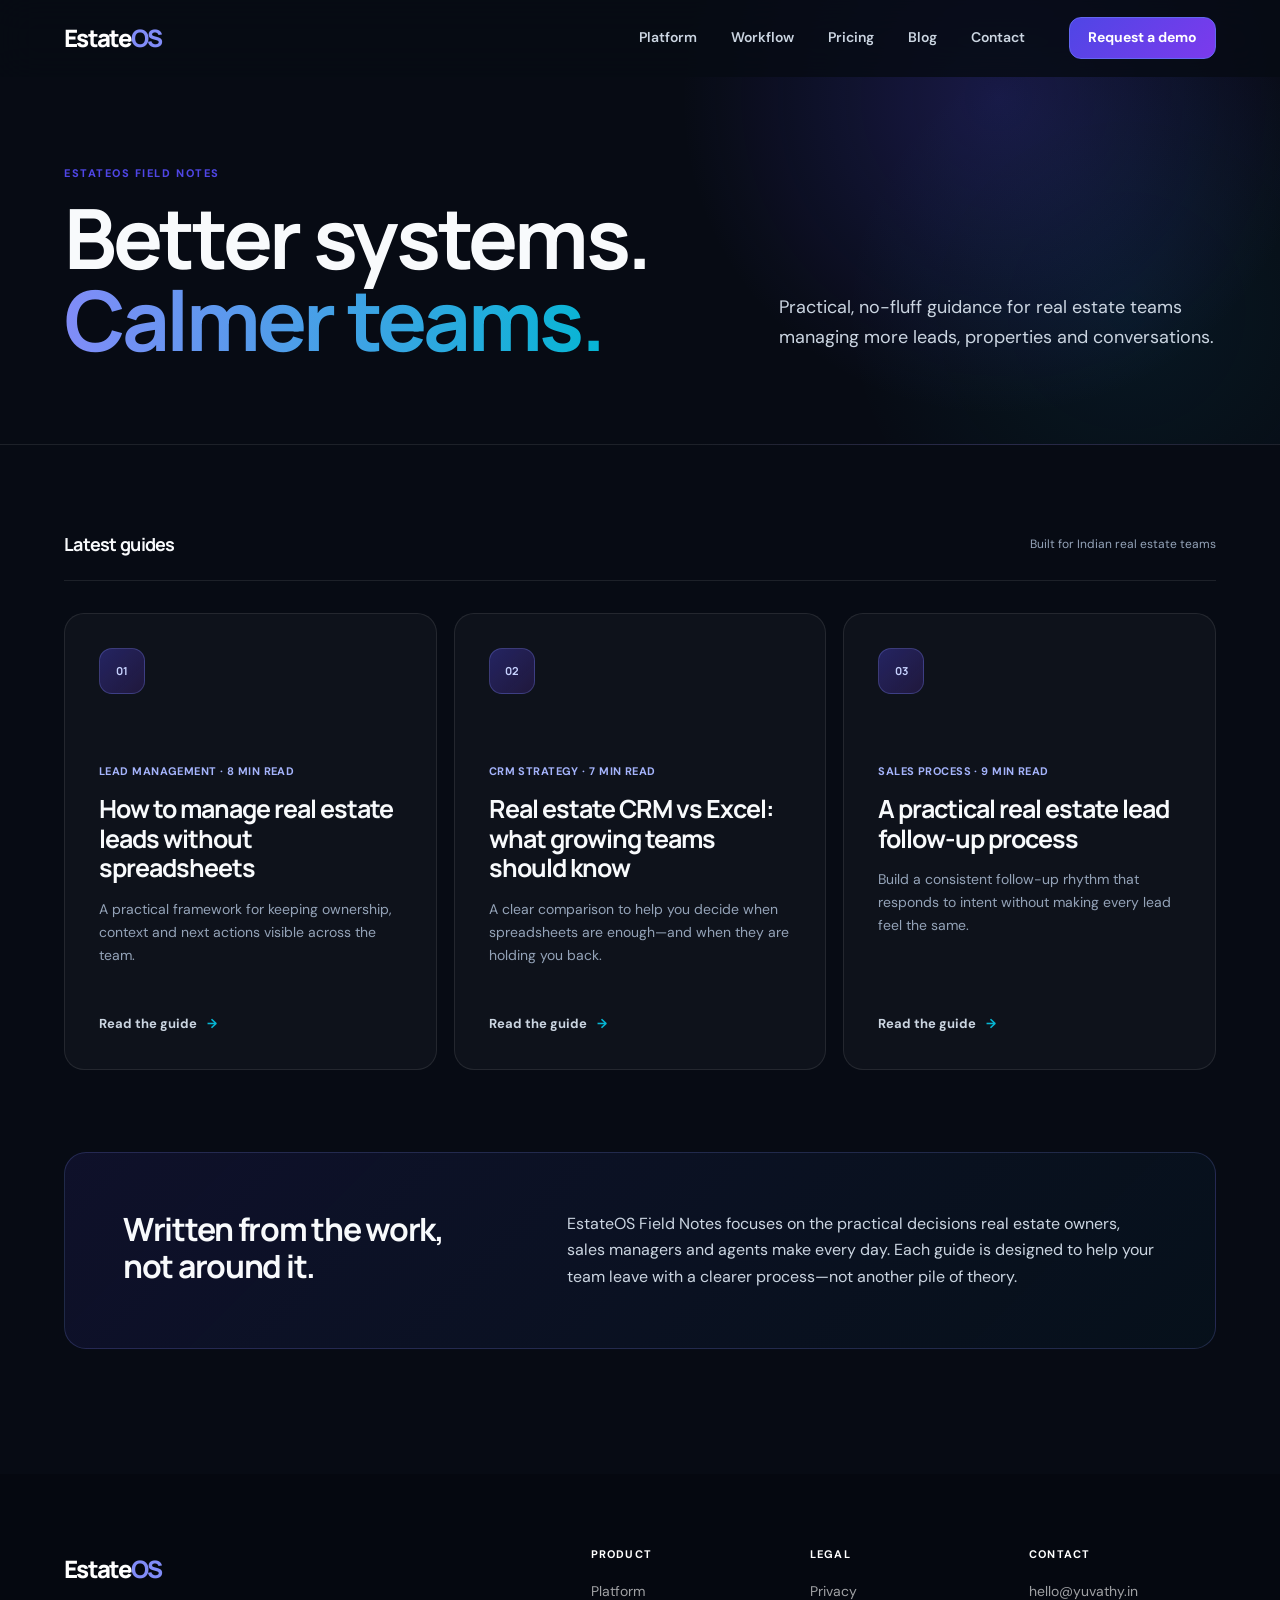
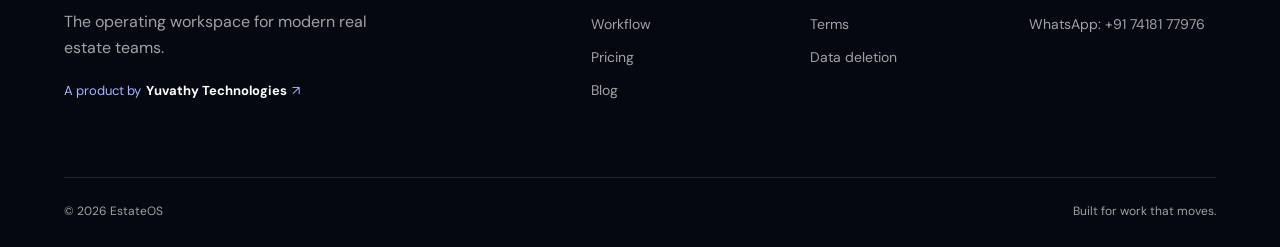
==== blog/index.html @ 0aa109a2 "Add SEO-focused EstateOS blog" ====
<!doctype html>
<html lang="en-IN">
<head>
    <meta charset="utf-8">
    <meta name="viewport" content="width=device-width, initial-scale=1">
    <title>Real Estate CRM &amp; Sales Guides | EstateOS Blog</title>
    <meta name="description" content="Practical guides for Indian real estate teams on lead management, follow-ups, property inventory and choosing the right CRM workflow.">
    <meta name="robots" content="index, follow, max-image-preview:large">
    <meta name="theme-color" content="#070b14">
    <link rel="canonical" href="https://estateos.yuvathy.in/blog/">
    <link rel="icon" href="/favicon.svg" type="image/svg+xml">
    <link rel="manifest" href="/site.webmanifest">
    <meta property="og:type" content="website">
    <meta property="og:site_name" content="EstateOS">
    <meta property="og:title" content="EstateOS Field Notes — Practical Real Estate Guides">
    <meta property="og:description" content="Useful ideas for managing real estate leads, follow-ups and property inventory as your team grows.">
    <meta property="og:url" content="https://estateos.yuvathy.in/blog/">
    <meta property="og:image" content="https://estateos.yuvathy.in/og.png">
    <meta property="og:image:width" content="1200">
    <meta property="og:image:height" content="630">
    <meta property="og:image:alt" content="EstateOS — Every property. Every lead. One place.">
    <meta name="twitter:card" content="summary_large_image">
    <meta name="twitter:title" content="EstateOS Field Notes — Practical Real Estate Guides">
    <meta name="twitter:description" content="Useful ideas for managing real estate leads, follow-ups and property inventory as your team grows.">
    <meta name="twitter:image" content="https://estateos.yuvathy.in/og.png">
    <link rel="stylesheet" href="/style.css">
    <link rel="stylesheet" href="/responsive.css">
    <link rel="preconnect" href="https://fonts.googleapis.com">
    <link rel="preconnect" href="https://fonts.gstatic.com" crossorigin>
    <link href="https://fonts.googleapis.com/css2?family=DM+Sans:wght@400;500;600;700&amp;family=Manrope:wght@500;600;700;800&amp;display=swap" rel="stylesheet">
    <script type="application/ld+json">
    {
        "@context": "https://schema.org",
        "@graph": [
            {
                "@type": "Blog",
                "@id": "https://estateos.yuvathy.in/blog/#blog",
                "url": "https://estateos.yuvathy.in/blog/",
                "name": "EstateOS Field Notes",
                "description": "Practical guides for Indian real estate teams on lead management, follow-ups, property inventory and CRM workflows.",
                "inLanguage": "en-IN",
                "publisher": {
                    "@type": "Organization",
                    "name": "Yuvathy Technologies",
                    "url": "https://yuvathy.in/"
                },
                "blogPost": [
                    {"@type": "BlogPosting", "headline": "How to Manage Real Estate Leads Without Spreadsheets", "url": "https://estateos.yuvathy.in/blog/manage-real-estate-leads-without-spreadsheets/", "datePublished": "2026-09-04"},
                    {"@type": "BlogPosting", "headline": "Real Estate CRM vs Excel: What Growing Teams Should Know", "url": "https://estateos.yuvathy.in/blog/real-estate-crm-vs-excel/", "datePublished": "2026-09-04"},
                    {"@type": "BlogPosting", "headline": "A Practical Real Estate Lead Follow-Up Process", "url": "https://estateos.yuvathy.in/blog/real-estate-lead-follow-up-process/", "datePublished": "2026-09-04"}
                ]
            },
            {
                "@type": "BreadcrumbList",
                "itemListElement": [
                    {"@type": "ListItem", "position": 1, "name": "Home", "item": "https://estateos.yuvathy.in/"},
                    {"@type": "ListItem", "position": 2, "name": "Blog", "item": "https://estateos.yuvathy.in/blog/"}
                ]
            }
        ]
    }
    </script>
</head>
<body class="blog-page">
    <a class="skip-link" href="#main">Skip to content</a>
    <header class="site-header" id="site-header">
        <div class="container nav-wrap">
            <a href="/" class="logo" aria-label="EstateOS home">Estate<span>OS</span></a>
            <nav class="main-nav" id="main-nav" aria-label="Primary navigation">
                <a href="/#platform">Platform</a>
                <a href="/#workflow">Workflow</a>
                <a href="/#pricing">Pricing</a>
                <a href="/blog/" aria-current="page">Blog</a>
                <a href="/#contact">Contact</a>
            </nav>
            <a href="/#contact" class="button button-small nav-cta">Request a demo</a>
            <button class="menu-button" id="menu-button" type="button" aria-controls="main-nav" aria-expanded="false"><span>Menu</span><i aria-hidden="true"></i></button>
        </div>
    </header>

    <main id="main">
        <header class="blog-hero">
            <div class="container blog-hero-grid">
                <div><p class="kicker">EstateOS field notes</p><h1>Better systems.<br><em>Calmer teams.</em></h1></div>
                <p class="blog-hero-intro">Practical, no-fluff guidance for real estate teams managing more leads, properties and conversations.</p>
            </div>
        </header>

        <section class="blog-listing" aria-labelledby="latest-guides">
            <div class="container">
                <div class="blog-listing-head"><h2 id="latest-guides">Latest guides</h2><span>Built for Indian real estate teams</span></div>
                <div class="blog-grid">
                    <article class="blog-card reveal">
                        <a href="/blog/manage-real-estate-leads-without-spreadsheets/">
                            <span class="blog-card-mark">01</span>
                            <p class="blog-card-meta">Lead management · 8 min read</p>
                            <h2>How to manage real estate leads without spreadsheets</h2>
                            <p>A practical framework for keeping ownership, context and next actions visible across the team.</p>
                            <span class="insight-link">Read the guide <i aria-hidden="true">&rarr;</i></span>
                        </a>
                    </article>
                    <article class="blog-card reveal">
                        <a href="/blog/real-estate-crm-vs-excel/">
                            <span class="blog-card-mark">02</span>
                            <p class="blog-card-meta">CRM strategy · 7 min read</p>
                            <h2>Real estate CRM vs Excel: what growing teams should know</h2>
                            <p>A clear comparison to help you decide when spreadsheets are enough—and when they are holding you back.</p>
                            <span class="insight-link">Read the guide <i aria-hidden="true">&rarr;</i></span>
                        </a>
                    </article>
                    <article class="blog-card reveal">
                        <a href="/blog/real-estate-lead-follow-up-process/">
                            <span class="blog-card-mark">03</span>
                            <p class="blog-card-meta">Sales process · 9 min read</p>
                            <h2>A practical real estate lead follow-up process</h2>
                            <p>Build a consistent follow-up rhythm that responds to intent without making every lead feel the same.</p>
                            <span class="insight-link">Read the guide <i aria-hidden="true">&rarr;</i></span>
                        </a>
                    </article>
                </div>
                <div class="blog-principle reveal">
                    <h2>Written from the work,<br>not around it.</h2>
                    <p>EstateOS Field Notes focuses on the practical decisions real estate owners, sales managers and agents make every day. Each guide is designed to help your team leave with a clearer process—not another pile of theory.</p>
                </div>
            </div>
        </section>
    </main>

    <footer class="site-footer">
        <div class="container footer-top">
            <div><a href="/" class="logo logo-light" aria-label="EstateOS home">Estate<span>OS</span></a><p>The operating workspace for modern real estate teams.</p><a class="footer-company" href="https://yuvathy.in/" target="_blank" rel="noopener noreferrer">A product by <strong>Yuvathy Technologies</strong> <span aria-hidden="true">&nearr;</span></a></div>
            <div class="footer-links">
                <div><h2>Product</h2><a href="/#platform">Platform</a><a href="/#workflow">Workflow</a><a href="/#pricing">Pricing</a><a href="/blog/">Blog</a></div>
                <div><h2>Legal</h2><a href="/privacy/">Privacy</a><a href="/terms/">Terms</a><a href="/data-deletion/">Data deletion</a></div>
                <div><h2>Contact</h2><a href="mailto:hello@yuvathy.in">hello@yuvathy.in</a><a href="https://wa.me/917418177976?text=Hi%20EstateOS%20team%2C%20I%27d%20like%20to%20know%20more%20about%20EstateOS." target="_blank" rel="noopener noreferrer">WhatsApp: +91 74181 77976</a></div>
            </div>
        </div>
        <div class="container footer-bottom"><span>&copy; <span id="year">2026</span> EstateOS</span><span>Built for work that moves.</span></div>
    </footer>
    <script src="/main.js" defer></script>
</body>
</html>
---- style.css ----
:root {
    --ink: #f8fafc;
    --ink-soft: #cbd5e1;
    --muted: #94a3b8;
    --green: #4f46e5;
    --green-deep: #3730a3;
    --gold: #06b6d4;
    --cream: #0b1020;
    --paper: #070b14;
    --line: rgba(255, 255, 255, .09);
    --white: #ffffff;
    --radius: 20px;
    --shadow: 0 34px 90px rgba(0, 0, 0, .35);
}

*, *::before, *::after { box-sizing: border-box; }
html { scroll-behavior: smooth; }
body { margin: 0; overflow-x: hidden; background: var(--paper); color: var(--ink); font-family: "DM Sans", sans-serif; font-size: 16px; line-height: 1.65; -webkit-font-smoothing: antialiased; }
body.menu-open { overflow: hidden; }
h1, h2, h3, p { margin-top: 0; }
h1, h2, h3, .logo { font-family: "Manrope", sans-serif; letter-spacing: -.04em; }
a { color: inherit; text-decoration: none; }
button { color: inherit; font: inherit; }
.container { width: min(90%, 1240px); margin-inline: auto; }
.skip-link { position: fixed; top: 12px; left: 12px; z-index: 100; padding: 10px 14px; border-radius: 8px; background: var(--ink); color: white; transform: translateY(-160%); }
.skip-link:focus { transform: translateY(0); }
:focus-visible { outline: 3px solid rgba(6, 182, 212, .42); outline-offset: 4px; }

.site-header { position: fixed; inset: 0 0 auto; z-index: 50; border-bottom: 1px solid transparent; background: rgba(7, 11, 20, .82); backdrop-filter: blur(18px); transition: border-color .25s, box-shadow .25s; }
.site-header.scrolled { border-color: var(--line); box-shadow: 0 12px 30px rgba(0, 0, 0, .18); }
.nav-wrap { height: 76px; display: flex; align-items: center; gap: 44px; }
.logo { color: white; font-size: 24px; font-weight: 800; letter-spacing: -.07em; }
.logo span { color: #818cf8; }
.main-nav { display: flex; align-items: center; gap: 34px; margin-left: auto; }
.main-nav a { position: relative; color: var(--ink-soft); font-size: 14px; font-weight: 600; }
.main-nav a::after { content: ""; position: absolute; right: 0; bottom: -7px; left: 0; height: 1px; background: var(--green); transform: scaleX(0); transform-origin: right; transition: transform .25s; }
.main-nav a:hover::after { transform: scaleX(1); transform-origin: left; }
.button { display: inline-flex; align-items: center; justify-content: center; gap: 14px; min-height: 50px; padding: 0 22px; border: 1px solid #6366f1; border-radius: 12px; background: linear-gradient(135deg, #4f46e5, #7c3aed); color: var(--white); font-size: 14px; font-weight: 700; box-shadow: 0 12px 32px rgba(79, 70, 229, .28); transition: background .25s, border-color .25s, transform .25s, box-shadow .25s; }
.button:hover { border-color: #818cf8; background: linear-gradient(135deg, #4338ca, #6d28d9); box-shadow: 0 16px 38px rgba(79, 70, 229, .36); transform: translateY(-2px); }
.button-small { min-height: 42px; padding-inline: 18px; box-shadow: none; }
.menu-button { display: none; align-items: center; gap: 10px; padding: 8px 0; border: 0; background: transparent; font-size: 13px; font-weight: 700; }
.menu-button i, .menu-button i::after { display: block; width: 16px; height: 1px; background: currentColor; transition: transform .25s; }
.menu-button i { position: relative; }
.menu-button i::after { content: ""; position: absolute; top: 5px; }
.menu-button[aria-expanded="true"] i { transform: rotate(45deg); }
.menu-button[aria-expanded="true"] i::after { top: 0; transform: rotate(-90deg); }

.hero { min-height: 800px; display: flex; align-items: center; padding: 148px 0 100px; background: radial-gradient(circle at 72% 30%, rgba(79,70,229,.25), transparent 30%), radial-gradient(circle at 92% 65%, rgba(6,182,212,.08), transparent 24%), linear-gradient(rgba(255,255,255,.025) 1px, transparent 1px), linear-gradient(90deg, rgba(255,255,255,.025) 1px, transparent 1px), var(--paper); background-size: auto, auto, 48px 48px, 48px 48px, auto; }
.hero-grid { display: grid; grid-template-columns: .92fr 1.08fr; align-items: center; gap: 74px; }
.hero h1 { max-width: 680px; margin-bottom: 28px; font-size: clamp(3.75rem, 6.1vw, 5.8rem); font-weight: 700; line-height: .99; }
.hero h1 em { background: linear-gradient(90deg, #818cf8, #06b6d4); -webkit-background-clip: text; background-clip: text; color: transparent; font-style: normal; }
.hero-intro { max-width: 590px; margin-bottom: 32px; color: var(--ink-soft); font-size: 18px; line-height: 1.7; }
.hero-actions { display: flex; align-items: center; gap: 24px; margin-bottom: 37px; }
.quiet-link { display: inline-flex; align-items: center; gap: 10px; padding: 10px 2px 7px; border-bottom: 1px solid rgba(203,213,225,.45); color: var(--ink-soft); font-size: 14px; font-weight: 700; transition: color .2s, border-color .2s; }
.quiet-link:hover { border-color: var(--gold); color: white; }
.trust-row { display: flex; flex-wrap: wrap; gap: 10px 21px; color: var(--muted); font-size: 12px; }
.trust-row span::before { content: "\2713"; margin-right: 7px; color: var(--gold); font-weight: 800; }

.product-window { position: relative; overflow: hidden; border: 1px solid rgba(129,140,248,.2); border-radius: 22px; background: #0f172a; box-shadow: var(--shadow); transform: perspective(1200px) rotateY(-2deg) rotateX(1deg); }
.product-window::after { content: ""; position: absolute; inset: 14px -18px -22px 18px; z-index: -1; border: 1px solid rgba(6,182,212,.24); border-radius: 22px; }
.window-top { height: 58px; display: flex; align-items: center; justify-content: space-between; padding: 0 20px; border-bottom: 1px solid var(--line); }
.window-brand { display: flex; align-items: center; gap: 9px; font-size: 13px; }
.brand-mark { width: 26px; height: 26px; display: grid; place-items: center; border-radius: 7px; background: linear-gradient(135deg, #4f46e5, #7c3aed); color: white; font: 800 12px/1 "Manrope", sans-serif; }
.window-tools { display: flex; gap: 7px; }
.window-tools span { width: 25px; height: 25px; border: 1px solid var(--line); border-radius: 50%; }
.window-shell { min-height: 430px; display: flex; }
.window-nav { width: 62px; display: flex; flex-direction: column; align-items: center; gap: 20px; padding: 27px 0; border-right: 1px solid var(--line); background: rgba(255,255,255,.02); }
.window-nav i { width: 20px; height: 5px; border-radius: 8px; background: rgba(203,213,225,.18); }
.window-nav i.active { height: 20px; background: #6366f1; }
.window-main { min-width: 0; flex: 1; padding: 28px; }
.window-heading { display: flex; align-items: flex-start; justify-content: space-between; margin-bottom: 25px; }
.window-heading small { color: var(--muted); font-size: 10px; }
.window-heading h2 { margin: 2px 0 0; font-size: 18px; }
.date-chip { padding: 6px 9px; border: 1px solid var(--line); border-radius: 7px; color: var(--muted); font-size: 9px; }
.metric-grid { display: grid; grid-template-columns: repeat(3, 1fr); gap: 10px; }
.metric-grid article { padding: 15px; border: 1px solid var(--line); border-radius: 12px; background: rgba(255,255,255,.035); }
.metric-grid article > span { display: block; margin-bottom: 8px; color: var(--muted); font-size: 9px; }
.metric-grid strong { display: block; font: 700 22px/1.1 "Manrope", sans-serif; }
.metric-grid small { color: var(--gold); font-size: 7px; }
.pipeline-card { margin-top: 15px; padding: 18px; border: 1px solid var(--line); border-radius: 12px; background: rgba(255,255,255,.02); }
.pipeline-head { display: flex; justify-content: space-between; font-size: 10px; }
.pipeline-head span { color: var(--gold); }
.pipeline-bars { height: 128px; display: flex; align-items: flex-end; gap: 14px; margin-top: 15px; padding: 0 8px; border-bottom: 1px solid var(--line); }
.pipeline-bars i { width: 25%; height: var(--bar); border-radius: 5px 5px 0 0; background: linear-gradient(180deg, #06b6d4, #4f46e5); }
.pipeline-labels { display: grid; grid-template-columns: repeat(4, 1fr); gap: 14px; padding: 8px 8px 0; color: var(--muted); font-size: 7px; text-align: center; }

.value-strip { padding: 34px 0; border-block: 1px solid var(--line); background: #0a0f1c; }
.value-grid { display: grid; grid-template-columns: 2.2fr repeat(4, .7fr); align-items: center; gap: 24px; }
.value-grid p { max-width: 380px; margin: 0; color: var(--muted); font-size: 14px; }
.value-grid div { display: flex; align-items: center; gap: 9px; font-size: 13px; font-weight: 700; }
.value-grid div span { color: var(--gold); font: 600 9px/1 "Manrope", sans-serif; }

.section { padding: 125px 0; }
.platform { background: var(--paper); }
.section-heading { display: grid; grid-template-columns: 1fr .8fr; align-items: end; gap: 70px; margin-bottom: 64px; }
.section-heading.compact { grid-template-columns: 1fr; }
.section-heading h2, .workflow-copy h2, .contact-card h2, .legal-hero h1 { margin: 0; font-size: clamp(2.8rem, 5vw, 4.7rem); font-weight: 700; line-height: 1.04; }
.section-heading > p { max-width: 500px; margin: 0 0 7px; color: var(--muted); font-size: 17px; }
.kicker { margin-bottom: 15px; color: var(--green); font-size: 11px; font-weight: 800; letter-spacing: .14em; text-transform: uppercase; }
.feature-grid { display: grid; grid-template-columns: repeat(2, 1fr); gap: 18px; }
.feature { position: relative; min-height: 390px; overflow: hidden; padding: 40px; border: 1px solid var(--line); border-radius: var(--radius); background: rgba(255,255,255,.035); }
.feature-wide { display: grid; grid-column: 1 / -1; grid-template-columns: .85fr 1.15fr; align-items: center; gap: 60px; min-height: 430px; background: linear-gradient(135deg, rgba(79,70,229,.11), rgba(6,182,212,.045)); }
.feature-number { display: block; margin-bottom: 62px; color: var(--gold); font: 700 11px/1 "Manrope", sans-serif; }
.feature h3 { max-width: 510px; margin-bottom: 15px; font-size: clamp(1.55rem, 2.4vw, 2.25rem); line-height: 1.15; }
.feature p { max-width: 500px; color: var(--muted); }
.feature-dark { border-color: rgba(129,140,248,.2); background: linear-gradient(145deg, #1e1b4b, #111827); color: white; }
.feature-dark p { color: rgba(255,255,255,.65); }
.inventory-preview { padding: 18px; border: 1px solid var(--line); border-radius: 16px; background: #0f172a; box-shadow: 0 20px 60px rgba(0,0,0,.3); }
.inventory-toolbar { display: flex; gap: 8px; margin-bottom: 14px; }
.inventory-toolbar i { width: 28px; height: 28px; border-radius: 7px; background: linear-gradient(135deg, #4f46e5, #7c3aed); }
.inventory-toolbar span { width: 70px; height: 28px; border-radius: 7px; background: rgba(255,255,255,.07); }
.property-row { display: grid; grid-template-columns: 1.5fr .6fr .5fr; align-items: center; gap: 8px; padding: 15px 12px; border-top: 1px solid var(--line); font-size: 10px; }
.property-row.active { border: 0; border-radius: 9px; background: rgba(99,102,241,.12); }
.property-row span { color: var(--muted); }
.property-row em { justify-self: end; padding: 4px 7px; border-radius: 20px; background: rgba(6,182,212,.12); color: #67e8f9; font-style: normal; font-weight: 700; }
.mini-pipeline { display: grid; grid-template-columns: repeat(4, 1fr); gap: 8px; margin-top: 38px; }
.mini-pipeline i { height: 78px; border-radius: 8px; background: rgba(99,102,241,.16); }
.mini-pipeline i:nth-child(2) { height: 105px; background: rgba(124,58,237,.28); }
.mini-pipeline i:nth-child(3) { height: 60px; background: rgba(6,182,212,.34); }
.mini-pipeline i:nth-child(4) { height: 92px; background: linear-gradient(180deg, #06b6d4, #4f46e5); }
.followup-card { position: absolute; right: 38px; bottom: 38px; left: 38px; display: grid; padding: 18px; border: 1px solid rgba(255,255,255,.13); border-radius: 12px; background: rgba(255,255,255,.07); }
.followup-card span, .followup-card small { color: rgba(255,255,255,.55); font-size: 10px; }
.followup-card strong { margin: 3px 0 6px; font-size: 14px; }
.team-stack { display: flex; margin-top: 42px; }
.team-stack i, .team-stack span { width: 48px; height: 48px; display: grid; place-items: center; margin-right: -9px; border: 3px solid #0b1020; border-radius: 50%; background: #312e81; color: white; font-size: 10px; font-style: normal; font-weight: 800; }
.team-stack i:nth-child(2) { background: #5b21b6; }.team-stack i:nth-child(3) { background: #0e7490; }.team-stack span { background: #4f46e5; color: white; }
.sparkline { height: 115px; display: flex; align-items: flex-end; gap: 9px; margin-top: 32px; padding: 0 10px 10px; border-bottom: 1px solid var(--line); }
.sparkline span { width: 16.66%; height: var(--h); border-radius: 6px 6px 0 0; background: rgba(99,102,241,.2); }
.sparkline span:nth-last-child(-n+2) { background: linear-gradient(180deg, #06b6d4, #4f46e5); }

.workflow { background: #0b1020; color: white; }
.workflow-grid { display: grid; grid-template-columns: .85fr 1.15fr; gap: 100px; }
.kicker-light { color: #67e8f9; }
.workflow-copy { position: sticky; top: 120px; align-self: start; }
.workflow-copy > p:not(.kicker) { max-width: 450px; margin: 28px 0; color: rgba(255,255,255,.6); font-size: 17px; }
.quiet-link-light { border-color: rgba(255,255,255,.35); color: white; }
.workflow-list { margin: 0; padding: 0; list-style: none; }
.workflow-list li { display: grid; grid-template-columns: 70px 1fr; gap: 24px; padding: 37px 0; border-top: 1px solid rgba(255,255,255,.14); }
.workflow-list li:last-child { border-bottom: 1px solid rgba(255,255,255,.14); }
.workflow-list > li > span { color: #67e8f9; font: 700 11px/1.5 "Manrope", sans-serif; }
.workflow-list h3 { margin-bottom: 8px; font-size: 26px; }
.workflow-list p { margin: 0; color: rgba(255,255,255,.58); }

.pricing { position: relative; background: #090e19; }
.pricing::before { content: ""; position: absolute; inset: 0; pointer-events: none; background: radial-gradient(circle at 50% 12%, rgba(79,70,229,.14), transparent 26%); }
.pricing > .container { position: relative; }
.pricing-grid { display: grid; grid-template-columns: repeat(3, minmax(0, 1fr)); align-items: stretch; gap: 16px; }
.pricing-card { position: relative; display: flex; flex-direction: column; min-width: 0; padding: 30px; border: 1px solid var(--line); border-radius: 20px; background: rgba(255,255,255,.03); overflow: hidden; }
.pricing-card-featured { border-color: rgba(129,140,248,.44); background: linear-gradient(180deg, rgba(79,70,229,.13), rgba(255,255,255,.035)); box-shadow: 0 25px 65px rgba(0,0,0,.25); }
.pricing-card-featured::before { content: ""; position: absolute; inset: 0 0 auto; height: 3px; background: linear-gradient(90deg, #4f46e5, #7c3aed, #06b6d4); }
.plan-topline { display: flex; align-items: center; justify-content: space-between; gap: 15px; margin-bottom: 32px; }
.plan-icon { width: 43px; height: 43px; display: grid; place-items: center; border-radius: 12px; background: linear-gradient(135deg, #4f46e5, #7c3aed); color: white; font: 800 12px/1 "Manrope", sans-serif; box-shadow: 0 12px 28px rgba(79,70,229,.25); }
.plan-status { padding: 6px 9px; border: 1px solid rgba(103,232,249,.18); border-radius: 999px; background: rgba(6,182,212,.08); color: #a5f3fc; font-size: 9px; font-weight: 800; letter-spacing: .06em; text-transform: uppercase; }
.pricing-card h3 { margin-bottom: 11px; font-size: 28px; }
.plan-description { min-height: 82px; margin-bottom: 26px; color: var(--muted); font-size: 14px; }
.plan-price { min-height: 96px; display: flex; flex-direction: column; justify-content: flex-start; padding-bottom: 22px; border-bottom: 1px solid var(--line); }
.plan-price strong { font: 750 clamp(2.1rem, 3vw, 3rem)/1.05 "Manrope", sans-serif; letter-spacing: -.055em; }
.plan-price strong small { font-size: .72em; }
.plan-price span { margin-top: 7px; color: var(--muted); font-size: 11px; }
.plan-summary { display: grid; gap: 8px; margin: 20px 0; }
.plan-summary span { position: relative; padding-left: 16px; color: var(--ink-soft); font-size: 11px; }
.plan-summary span::before { content: ""; position: absolute; top: .68em; left: 0; width: 5px; height: 5px; border-radius: 50%; background: #06b6d4; box-shadow: 0 0 0 3px rgba(6,182,212,.09); }
.plan-includes { margin: 5px 0 28px; }
.plan-includes > span { display: block; margin-bottom: 13px; color: white; font-size: 10px; font-weight: 800; letter-spacing: .08em; text-transform: uppercase; }
.plan-includes ul { display: grid; gap: 10px; margin: 0; padding: 0; list-style: none; }
.plan-includes li { position: relative; padding-left: 23px; color: var(--ink-soft); font-size: 13px; }
.plan-includes li::before { content: "\2713"; position: absolute; left: 0; color: #818cf8; font-weight: 800; }
.pricing-button { display: inline-flex; align-items: center; justify-content: center; gap: 12px; min-height: 50px; margin-top: auto; padding: 0 20px; border: 1px solid rgba(129,140,248,.35); border-radius: 12px; background: rgba(99,102,241,.07); color: #e0e7ff; font-size: 13px; font-weight: 700; transition: border-color .2s, background .2s, transform .2s; }
.pricing-button:hover { border-color: #818cf8; background: rgba(99,102,241,.14); transform: translateY(-2px); }
.pricing-card .button { width: 100%; margin-top: auto; }
.pricing-footnote { max-width: 760px; margin: 25px auto 0; color: var(--muted); font-size: 11px; text-align: center; }

.principles { background: var(--paper); }
.principle-grid { display: grid; grid-template-columns: repeat(3, 1fr); border-block: 1px solid var(--line); }
.principle-grid article { min-height: 280px; padding: 38px 36px; border-right: 1px solid var(--line); }
.principle-grid article:first-child { padding-left: 0; }.principle-grid article:last-child { border-right: 0; }
.line-icon { color: var(--gold); font: 700 11px/1 "Manrope", sans-serif; }
.principle-grid h3 { margin: 65px 0 12px; font-size: 21px; }
.principle-grid p { color: var(--muted); font-size: 14px; }

.insights { border-top: 1px solid var(--line); background: radial-gradient(circle at 12% 12%, rgba(79,70,229,.11), transparent 28%), #090e19; }
.insights .section-heading > div:last-child { display: grid; justify-items: start; gap: 16px; }
.insights .section-heading > div:last-child p { margin: 0; color: var(--muted); font-size: 17px; }
.insight-grid { display: grid; grid-template-columns: repeat(3, minmax(0, 1fr)); gap: 16px; }
.insight-card { min-width: 0; border: 1px solid var(--line); border-radius: var(--radius); background: rgba(255,255,255,.03); transition: border-color .25s, background .25s, transform .25s; }
.insight-card:hover { border-color: rgba(129,140,248,.42); background: rgba(99,102,241,.07); transform: translateY(-4px); }
.insight-card > a { min-height: 385px; display: flex; flex-direction: column; padding: 34px; }
.insight-number { align-self: flex-start; padding: 8px 10px; border: 1px solid rgba(103,232,249,.18); border-radius: 8px; color: #67e8f9; font: 700 10px/1 "Manrope", sans-serif; }
.insight-topic { margin: 58px 0 13px; color: #a5b4fc; font-size: 11px; font-weight: 700; letter-spacing: .04em; text-transform: uppercase; }
.insight-card h3 { margin-bottom: 14px; font-size: 23px; line-height: 1.2; }
.insight-card h3 + p { color: var(--muted); font-size: 14px; }
.insight-link { display: inline-flex; align-items: center; gap: 10px; margin-top: auto; color: var(--ink-soft); font-size: 13px; font-weight: 700; }
.insight-link i { color: var(--gold); font-style: normal; transition: transform .2s; }
.insight-card:hover .insight-link i { transform: translateX(4px); }

.contact { padding: 22px 0 110px; background: var(--paper); }
.contact-card { display: grid; grid-template-columns: .82fr 1.18fr; align-items: center; gap: 72px; padding: 70px; border: 1px solid rgba(129,140,248,.22); border-radius: 24px; background: radial-gradient(circle at 90% 15%, rgba(6,182,212,.18), transparent 26%), linear-gradient(135deg, #312e81, #1e1b4b 55%, #0f172a); color: white; box-shadow: 0 34px 80px rgba(0,0,0,.35); }
.contact-intro > p:not(.kicker) { max-width: 470px; margin: 26px 0 30px; color: rgba(255,255,255,.7); font-size: 16px; }
.contact-channels { display: grid; gap: 10px; }
.contact-channel { display: grid; gap: 2px; padding: 14px 16px; border: 1px solid rgba(255,255,255,.13); border-radius: 11px; background: rgba(255,255,255,.055); transition: border-color .2s, background .2s, transform .2s; }
.contact-channel:hover { border-color: rgba(103,232,249,.48); background: rgba(255,255,255,.09); transform: translateY(-1px); }
.contact-channel span { color: rgba(255,255,255,.55); font-size: 10px; font-weight: 700; letter-spacing: .08em; text-transform: uppercase; }
.contact-channel strong { font-size: 14px; }
.demo-form { display: grid; grid-template-columns: repeat(2, minmax(0, 1fr)); gap: 17px; padding: 30px; border: 1px solid rgba(255,255,255,.14); border-radius: 18px; background: rgba(7,11,20,.78); box-shadow: 0 22px 55px rgba(0,0,0,.24); }
.form-heading, .form-field-full, .form-submit, .form-privacy, .form-status { grid-column: 1 / -1; }
.form-heading { margin-bottom: 2px; }
.form-heading span { display: block; margin-bottom: 3px; font: 700 22px/1.2 "Manrope", sans-serif; letter-spacing: -.035em; }
.form-heading p { margin: 0; color: rgba(255,255,255,.54); font-size: 12px; }
.form-field { display: grid; gap: 7px; }
.form-field label { color: rgba(255,255,255,.78); font-size: 11px; font-weight: 700; }
.form-field input { width: 100%; min-height: 48px; padding: 0 14px; border: 1px solid rgba(255,255,255,.14); border-radius: 10px; background: rgba(255,255,255,.055); color: white; font: 500 14px/1 "DM Sans", sans-serif; outline: none; transition: border-color .2s, box-shadow .2s, background .2s; }
.form-field input::placeholder { color: rgba(203,213,225,.42); }
.form-field input:hover { background: rgba(255,255,255,.075); }
.form-field input:focus { border-color: #818cf8; box-shadow: 0 0 0 3px rgba(99,102,241,.18); background: rgba(255,255,255,.08); }
.form-field input:user-invalid { border-color: rgba(248,113,113,.75); }
.form-submit { width: 100%; margin-top: 2px; cursor: pointer; }
.form-privacy { margin: -4px 0 0; color: rgba(255,255,255,.48); font-size: 10px; line-height: 1.55; text-align: center; }
.form-privacy a { color: rgba(255,255,255,.78); text-decoration: underline; text-underline-offset: 2px; }
.form-status { min-height: 0; margin: -8px 0 0; color: #67e8f9; font-size: 11px; text-align: center; }
.button-light { border-color: white; background: white; color: #312e81; box-shadow: none; }
.button-light:hover { border-color: #e0e7ff; background: #e0e7ff; color: #312e81; }

.site-footer { padding: 75px 0 25px; background: #050810; color: rgba(255,255,255,.62); }
.footer-top { display: grid; grid-template-columns: 1fr 1.4fr; gap: 80px; padding-bottom: 65px; }
.logo-light { color: white; }
.footer-top > div:first-child p { max-width: 310px; margin-top: 20px; }
.footer-company { display: inline-flex; align-items: center; gap: 5px; color: #a5b4fc; font-size: 13px; transition: color .2s; }
.footer-company strong { color: white; font-weight: 700; }
.footer-company:hover { color: #67e8f9; }
.footer-links { display: grid; grid-template-columns: repeat(3, 1fr); gap: 32px; }
.footer-links h2 { margin-bottom: 20px; color: white; font: 700 11px/1 "DM Sans", sans-serif; letter-spacing: .11em; text-transform: uppercase; }
.footer-links a { display: block; margin-bottom: 10px; font-size: 14px; transition: color .2s; }
.footer-links a:hover { color: white; }
.footer-bottom { display: flex; justify-content: space-between; padding-top: 24px; border-top: 1px solid rgba(255,255,255,.12); font-size: 12px; }
.footer-bottom a { color: rgba(255,255,255,.82); transition: color .2s; }
.footer-bottom a:hover { color: #67e8f9; }

.reveal { opacity: 0; transform: translateY(18px); transition: opacity .65s ease, transform .65s ease; }
.reveal.is-visible { opacity: 1; transform: none; }
@media (prefers-reduced-motion: reduce) { html { scroll-behavior: auto; }.reveal { opacity: 1; transform: none; transition: none; }* { animation: none !important; transition-duration: .01ms !important; } }

/* Legal pages */
.legal-page { background: var(--paper); }
.legal-hero { padding: 165px 0 70px; border-bottom: 1px solid var(--line); background: radial-gradient(circle at 80% 20%, rgba(79,70,229,.2), transparent 28%), linear-gradient(180deg, var(--paper), var(--cream)); }
.legal-hero .container { max-width: 900px; }
.legal-hero h1 { margin-bottom: 20px; }
.legal-hero p { max-width: 700px; margin-bottom: 0; color: var(--muted); font-size: 18px; }
.legal-meta { display: flex; gap: 18px; margin-top: 25px; color: var(--ink-soft); font-size: 12px; }
.legal-layout { width: min(90%, 1100px); display: grid; grid-template-columns: 240px minmax(0, 740px); gap: 85px; margin: 0 auto; padding: 75px 0 120px; }
.legal-toc { position: sticky; top: 110px; align-self: start; padding-left: 18px; border-left: 1px solid var(--line); }
.legal-toc strong { display: block; margin-bottom: 14px; font-size: 11px; letter-spacing: .1em; text-transform: uppercase; }
.legal-toc a { display: block; margin: 8px 0; color: var(--muted); font-size: 13px; }
.legal-toc a:hover { color: var(--green); }
.legal-content section { margin-bottom: 52px; scroll-margin-top: 110px; }
.legal-content h2 { margin-bottom: 15px; font-size: 25px; line-height: 1.25; }
.legal-content h3 { margin: 26px 0 10px; font-size: 18px; }
.legal-content p, .legal-content li { color: var(--ink-soft); }
.legal-content ul, .legal-content ol { padding-left: 22px; }
.legal-content li { margin-bottom: 9px; }
.legal-content a { color: var(--green); text-decoration: underline; text-underline-offset: 3px; }
.legal-note { padding: 20px 22px; border-left: 3px solid var(--gold); background: rgba(99,102,241,.1); }
.deletion-steps { padding: 0 !important; list-style: none; counter-reset: steps; }
.deletion-steps li { position: relative; margin-bottom: 14px; padding: 20px 22px 20px 65px; border: 1px solid var(--line); border-radius: 12px; background: rgba(255,255,255,.035); counter-increment: steps; }
.deletion-steps li::before { content: counter(steps, decimal-leading-zero); position: absolute; top: 24px; left: 22px; color: var(--gold); font: 700 11px/1 "Manrope", sans-serif; }

/* Editorial pages */
.blog-page { background: var(--paper); }
.blog-hero { padding: 164px 0 84px; border-bottom: 1px solid var(--line); background: radial-gradient(circle at 78% 22%, rgba(79,70,229,.24), transparent 30%), radial-gradient(circle at 88% 70%, rgba(6,182,212,.08), transparent 24%), var(--paper); }
.blog-hero-grid { display: grid; grid-template-columns: 1fr .7fr; align-items: end; gap: 90px; }
.blog-hero h1 { max-width: 800px; margin: 0; font-size: clamp(3.4rem, 6.5vw, 6.4rem); font-weight: 700; line-height: .98; }
.blog-hero h1 em { background: linear-gradient(90deg, #818cf8, #06b6d4); -webkit-background-clip: text; background-clip: text; color: transparent; font-style: normal; }
.blog-hero-intro { margin: 0 0 8px; color: var(--ink-soft); font-size: 18px; }
.blog-listing { padding: 85px 0 125px; }
.blog-listing-head { display: flex; align-items: center; justify-content: space-between; gap: 25px; margin-bottom: 32px; padding-bottom: 20px; border-bottom: 1px solid var(--line); }
.blog-listing-head h2 { margin: 0; font-size: 18px; }
.blog-listing-head span { color: var(--muted); font-size: 12px; }
.blog-grid { display: grid; grid-template-columns: repeat(3, minmax(0, 1fr)); gap: 17px; }
.blog-card { min-width: 0; border: 1px solid var(--line); border-radius: var(--radius); background: rgba(255,255,255,.03); transition: transform .25s, border-color .25s, background .25s; }
.blog-card:hover { border-color: rgba(129,140,248,.43); background: rgba(99,102,241,.07); transform: translateY(-4px); }
.blog-card a { min-height: 455px; display: flex; flex-direction: column; padding: 34px; }
.blog-card-mark { width: 46px; height: 46px; display: grid; place-items: center; border: 1px solid rgba(129,140,248,.28); border-radius: 13px; background: linear-gradient(135deg, rgba(79,70,229,.35), rgba(124,58,237,.16)); color: #c7d2fe; font: 700 11px/1 "Manrope", sans-serif; }
.blog-card-meta { margin: 68px 0 14px; color: #a5b4fc; font-size: 11px; font-weight: 700; letter-spacing: .04em; text-transform: uppercase; }
.blog-card h2 { margin-bottom: 15px; font-size: 25px; line-height: 1.18; }
.blog-card h2 + p { color: var(--muted); font-size: 14px; }
.blog-card .insight-link { margin-top: auto; }
.blog-principle { display: grid; grid-template-columns: .75fr 1.25fr; gap: 90px; margin-top: 82px; padding: 58px; border: 1px solid rgba(129,140,248,.2); border-radius: 22px; background: linear-gradient(135deg, rgba(79,70,229,.11), rgba(6,182,212,.035)); }
.blog-principle h2 { margin: 0; font-size: 32px; line-height: 1.15; }
.blog-principle p { max-width: 650px; margin: 0; color: var(--ink-soft); font-size: 16px; }

.article-page { background: var(--paper); }
.article-hero { padding: 138px 0 72px; border-bottom: 1px solid var(--line); background: radial-gradient(circle at 78% 15%, rgba(79,70,229,.2), transparent 28%), var(--paper); }
.article-hero .container { max-width: 980px; }
.breadcrumbs { display: flex; flex-wrap: wrap; align-items: center; gap: 9px; margin-bottom: 43px; color: var(--muted); font-size: 12px; }
.breadcrumbs a { transition: color .2s; }
.breadcrumbs a:hover { color: white; }
.breadcrumbs span[aria-hidden="true"] { color: #475569; }
.article-hero h1 { max-width: 920px; margin: 0 0 24px; font-size: clamp(3rem, 6vw, 5.6rem); font-weight: 700; line-height: 1.02; }
.article-dek { max-width: 790px; margin-bottom: 29px; color: var(--ink-soft); font-size: 19px; line-height: 1.65; }
.article-meta { display: flex; flex-wrap: wrap; gap: 10px 20px; color: var(--muted); font-size: 12px; }
.article-meta strong { color: #c7d2fe; font-weight: 700; }
.article-shell { width: min(90%, 1120px); display: grid; grid-template-columns: 230px minmax(0, 740px); gap: 80px; margin: 0 auto; padding: 75px 0 115px; }
.article-toc { position: sticky; top: 110px; align-self: start; padding-left: 18px; border-left: 1px solid var(--line); }
.article-toc strong { display: block; margin-bottom: 15px; color: var(--ink); font-size: 11px; letter-spacing: .1em; text-transform: uppercase; }
.article-toc a { display: block; margin: 9px 0; color: var(--muted); font-size: 12px; line-height: 1.45; transition: color .2s; }
.article-toc a:hover { color: #a5b4fc; }
.article-body { min-width: 0; font-size: 17px; line-height: 1.82; }
.article-body > p:first-child { color: var(--ink); font-size: 21px; line-height: 1.65; }
.article-body h2 { margin: 58px 0 18px; scroll-margin-top: 110px; font-size: 30px; line-height: 1.25; }
.article-body h3 { margin: 34px 0 12px; font-size: 21px; line-height: 1.3; }
.article-body p, .article-body li { color: var(--ink-soft); }
.article-body ul, .article-body ol { padding-left: 24px; }
.article-body li { margin-bottom: 12px; }
.article-body a { color: #a5b4fc; text-decoration: underline; text-decoration-color: rgba(165,180,252,.45); text-underline-offset: 4px; }
.article-callout { margin: 36px 0; padding: 25px 27px; border-left: 3px solid var(--gold); border-radius: 0 12px 12px 0; background: rgba(6,182,212,.065); }
.article-callout strong { display: block; margin-bottom: 7px; color: white; }
.article-callout p { margin: 0; }
.article-checklist { display: grid; gap: 11px; margin: 26px 0 38px !important; padding: 0 !important; list-style: none; }
.article-checklist li { position: relative; margin: 0; padding: 15px 18px 15px 46px; border: 1px solid var(--line); border-radius: 11px; background: rgba(255,255,255,.025); }
.article-checklist li::before { content: "\2713"; position: absolute; top: 15px; left: 18px; color: #67e8f9; font-weight: 800; }
.article-table-wrap { margin: 30px 0 42px; overflow-x: auto; border: 1px solid var(--line); border-radius: 13px; }
.article-table { width: 100%; border-collapse: collapse; font-size: 14px; }
.article-table th, .article-table td { padding: 15px 17px; border-bottom: 1px solid var(--line); text-align: left; vertical-align: top; }
.article-table tr:last-child td { border-bottom: 0; }
.article-table th { background: rgba(99,102,241,.11); color: white; font-size: 11px; letter-spacing: .06em; text-transform: uppercase; }
.article-table td { color: var(--ink-soft); }
.article-cta { margin-top: 68px; padding: 38px; border: 1px solid rgba(129,140,248,.25); border-radius: 18px; background: linear-gradient(135deg, rgba(79,70,229,.2), rgba(6,182,212,.06)); }
.article-cta h2 { margin: 0 0 12px; font-size: 28px; }
.article-cta p { margin-bottom: 23px; }
.article-related { padding: 78px 0 105px; border-top: 1px solid var(--line); background: #090e19; }
.article-related-head { display: flex; align-items: end; justify-content: space-between; gap: 30px; margin-bottom: 31px; }
.article-related-head h2 { margin: 0; font-size: 32px; }
.article-related-grid { display: grid; grid-template-columns: repeat(2, minmax(0, 1fr)); gap: 16px; }
.related-card { min-width: 0; padding: 28px; border: 1px solid var(--line); border-radius: 16px; background: rgba(255,255,255,.025); transition: border-color .2s, transform .2s; }
.related-card:hover { border-color: rgba(129,140,248,.4); transform: translateY(-3px); }
.related-card span { display: block; margin-bottom: 17px; color: #a5b4fc; font-size: 10px; font-weight: 700; letter-spacing: .06em; text-transform: uppercase; }
.related-card h3 { margin: 0; font-size: 21px; line-height: 1.3; }
---- responsive.css ----
@media (max-width: 1100px) {
    .hero { min-height: auto; }
    .hero-grid { grid-template-columns: 1fr; gap: 60px; }
    .hero-copy { max-width: 760px; }
    .product-window { max-width: 780px; transform: none; }
    .value-grid { grid-template-columns: 1.7fr repeat(4, .7fr); }
    .feature-wide { gap: 36px; }
    .workflow-grid { gap: 65px; }
    .pricing-grid { gap: 12px; }
    .pricing-card { padding: 24px; }
    .insight-card > a, .blog-card a { padding: 28px; }
}

@media (max-width: 860px) {
    .nav-wrap { height: 68px; }
    .nav-cta { margin-left: auto; }
    .main-nav { position: fixed; inset: 68px 0 auto; display: grid; gap: 0; margin: 0; padding: 18px 5% 28px; border-bottom: 1px solid var(--line); background: var(--paper); box-shadow: 0 25px 50px rgba(0,0,0,.35); opacity: 0; pointer-events: none; transform: translateY(-14px); transition: opacity .25s, transform .25s; }
    .main-nav.open { opacity: 1; pointer-events: auto; transform: none; }
    .main-nav a { padding: 13px 0; border-bottom: 1px solid var(--line); font-size: 15px; }
    .menu-button { display: flex; }
    .hero { padding: 125px 0 78px; }
    .value-grid { grid-template-columns: repeat(4, 1fr); }
    .value-grid p { grid-column: 1 / -1; }
    .section { padding: 95px 0; }
    .section-heading { grid-template-columns: 1fr; gap: 24px; }
    .section-heading > p { max-width: 620px; }
    .feature-wide { grid-template-columns: 1fr; }
    .workflow-grid { grid-template-columns: 1fr; }
    .workflow-copy { position: static; }
    .principle-grid { grid-template-columns: 1fr; }
    .principle-grid article, .principle-grid article:first-child { min-height: auto; padding: 32px 0; border-right: 0; border-bottom: 1px solid var(--line); }
    .principle-grid article:last-child { border-bottom: 0; }
    .principle-grid h3 { margin-top: 28px; }
    .pricing-grid { grid-template-columns: 1fr; gap: 16px; }
    .pricing-card { width: min(100%, 650px); margin-inline: auto; padding: 32px; }
    .plan-description, .plan-price { min-height: 0; }
    .contact-card { grid-template-columns: 1fr; gap: 42px; padding: 58px; }
    .contact-intro > p:not(.kicker) { max-width: 620px; }
    .contact-channels { grid-template-columns: repeat(2, minmax(0, 1fr)); }
    .footer-top { grid-template-columns: 1fr; gap: 55px; }
    .legal-layout { grid-template-columns: 1fr; gap: 42px; }
    .legal-toc { position: static; columns: 2; }
    .legal-toc strong { column-span: all; }
    .insight-grid, .blog-grid { grid-template-columns: 1fr; }
    .insight-card > a, .blog-card a { min-height: 330px; }
    .insight-topic, .blog-card-meta { margin-top: 42px; }
    .blog-hero-grid { grid-template-columns: 1fr; gap: 28px; }
    .blog-principle { grid-template-columns: 1fr; gap: 24px; padding: 42px; }
    .article-shell { grid-template-columns: 1fr; gap: 42px; }
    .article-toc { position: static; columns: 2; }
    .article-toc strong { column-span: all; }
}

@media (max-width: 650px) {
    .container { width: min(90%, 560px); }
    .nav-cta { display: none; }
    .menu-button { margin-left: auto; }
    .hero h1 { font-size: clamp(3rem, 14vw, 4.5rem); }
    .hero-intro { font-size: 16px; }
    .hero-actions { align-items: flex-start; }
    .trust-row { display: grid; }
    .product-window { border-radius: 16px; }
    .window-shell { min-height: 390px; }
    .window-nav { width: 43px; }
    .window-main { padding: 18px; }
    .metric-grid { grid-template-columns: repeat(2, 1fr); }
    .metric-grid article:nth-child(3) { display: none; }
    .pipeline-bars { gap: 8px; }
    .value-grid { grid-template-columns: repeat(2, 1fr); }
    .section-heading h2, .workflow-copy h2, .contact-card h2, .legal-hero h1 { font-size: clamp(2.55rem, 12vw, 3.8rem); }
    .feature-grid { grid-template-columns: 1fr; }
    .feature-wide { grid-column: auto; }
    .feature { min-height: 360px; padding: 30px; }
    .feature-number { margin-bottom: 42px; }
    .property-row { grid-template-columns: 1.25fr .5fr; }
    .property-row span { display: none; }
    .workflow-list li { grid-template-columns: 46px 1fr; }
    .contact { padding-bottom: 70px; }
    .contact-card { padding: 38px 28px; border-radius: 18px; }
    .demo-form { padding: 25px; }
    .footer-links { grid-template-columns: 1fr 1fr; row-gap: 35px; }
    .footer-bottom { display: grid; gap: 8px; }
    .legal-hero { padding: 130px 0 55px; }
    .legal-layout { padding: 55px 0 85px; }
    .legal-toc { columns: 1; }
    .legal-meta { display: grid; gap: 5px; }
    .blog-hero { padding: 130px 0 62px; }
    .blog-hero h1 { font-size: clamp(3rem, 14vw, 4.5rem); }
    .blog-listing { padding: 60px 0 85px; }
    .blog-principle { padding: 32px 27px; }
    .article-hero { padding: 115px 0 56px; }
    .article-hero h1 { font-size: clamp(2.7rem, 12vw, 4.2rem); }
    .article-dek { font-size: 17px; }
    .article-shell { padding: 55px 0 85px; }
    .article-toc { columns: 1; }
    .article-body { font-size: 16px; }
    .article-body > p:first-child { font-size: 19px; }
    .article-body h2 { font-size: 27px; }
    .article-cta { padding: 28px; }
    .article-related-grid { grid-template-columns: 1fr; }
}

@media (max-width: 420px) {
    .hero-actions { display: grid; justify-items: start; }
    .metric-grid { grid-template-columns: 1fr; }
    .metric-grid article:nth-child(2) { display: none; }
    .window-heading h2 { font-size: 16px; }
    .pipeline-labels { gap: 5px; }
    .feature { padding: 25px; }
    .pricing-card { padding: 25px; }
    .inventory-preview { padding: 12px; }
    .followup-card { right: 25px; bottom: 25px; left: 25px; }
    .footer-links { grid-template-columns: 1fr; }
    .contact-channels, .demo-form { grid-template-columns: 1fr; }
    .form-heading, .form-field-full, .form-submit, .form-privacy, .form-status { grid-column: 1; }
}
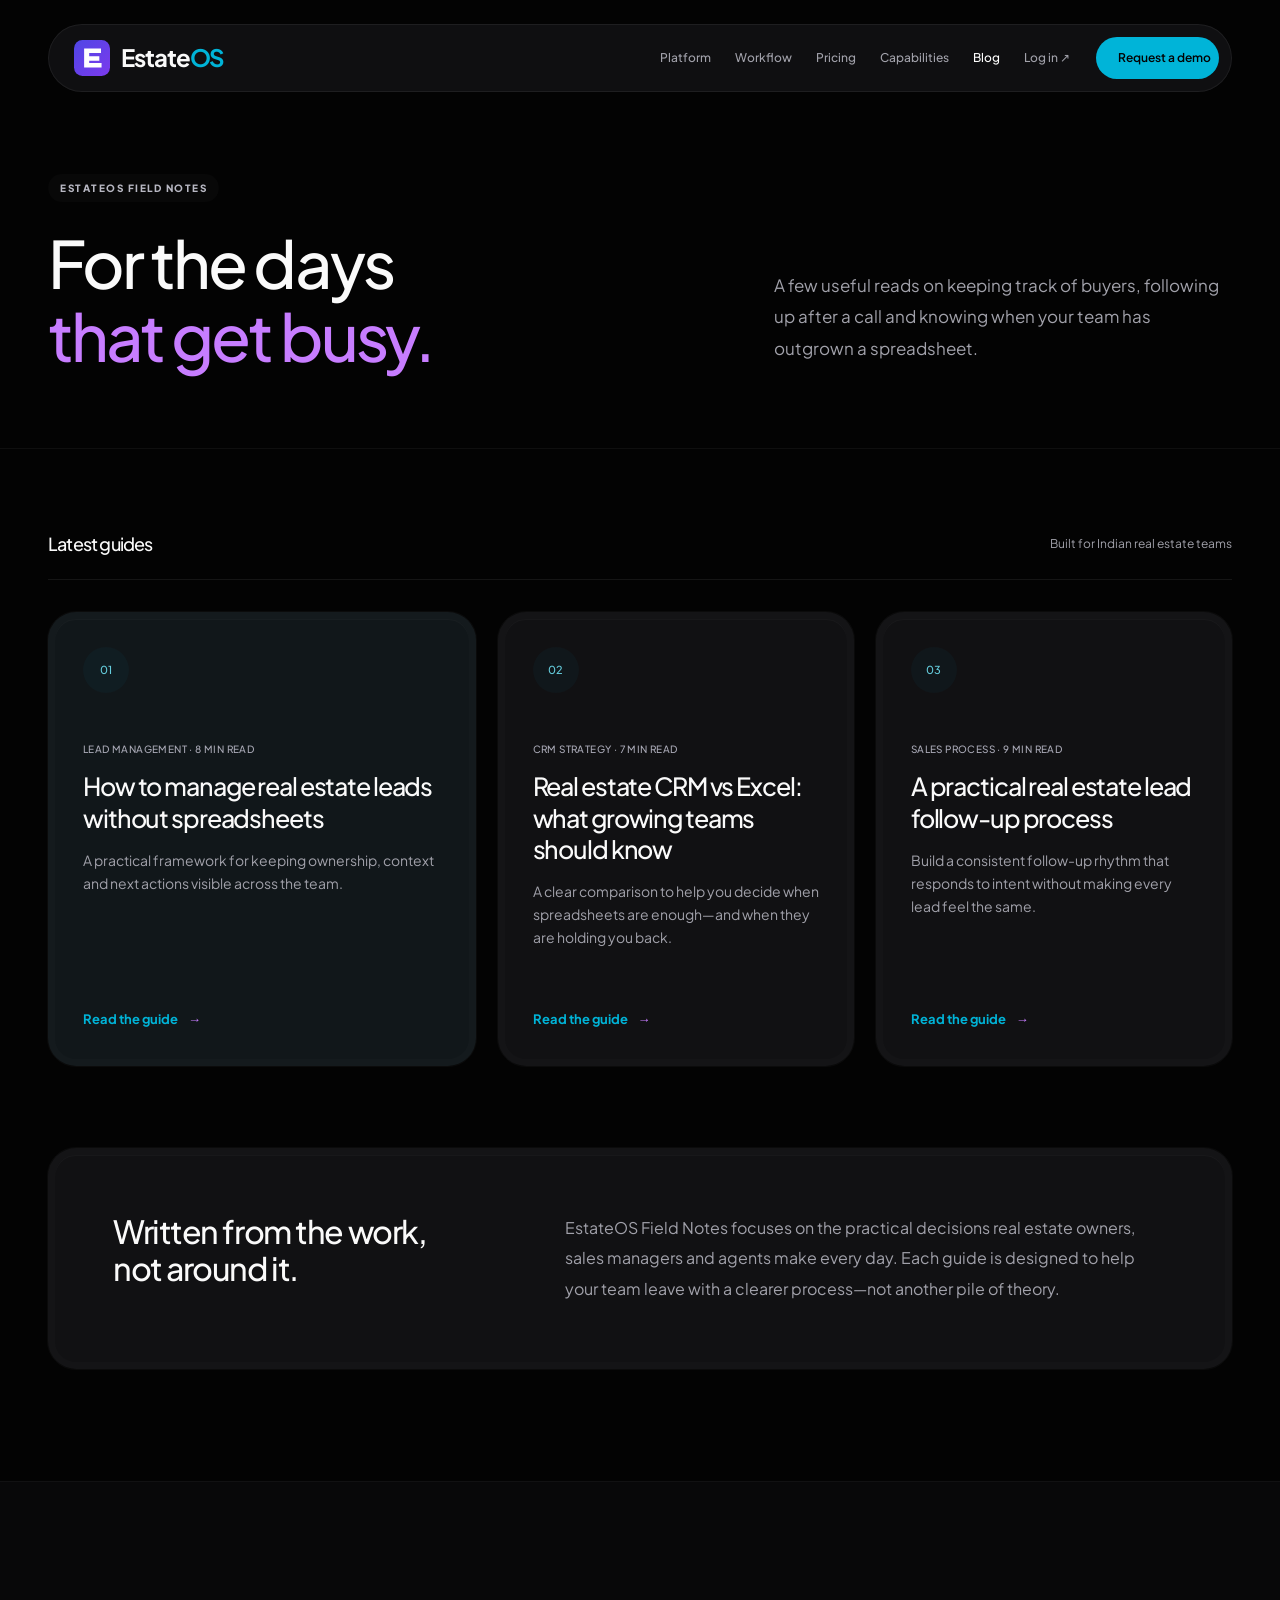
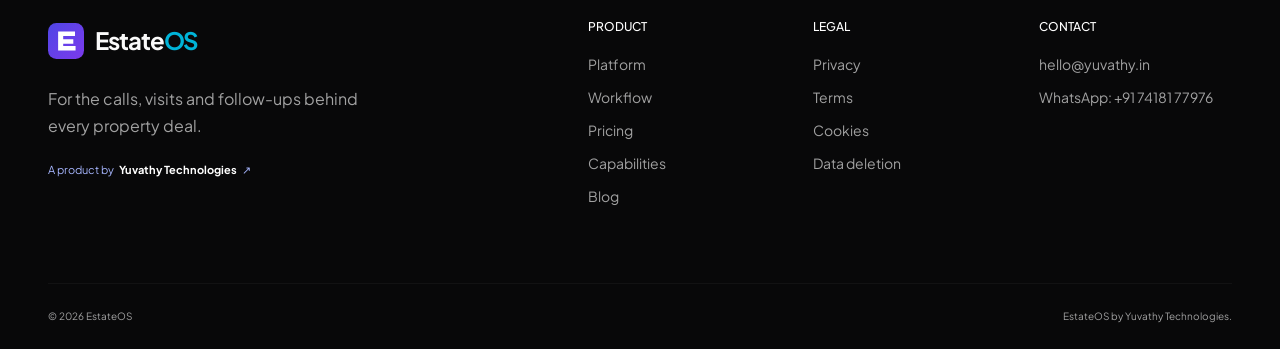
==== commit 68833dbe: "Refresh EstateOS marketing site and supporting pages" ====
--- a/blog/index.html
+++ b/blog/index.html
@@ -1,12 +1,20 @@
 <!doctype html>
 <html lang="en-IN">
 <head>
+    <!-- Google tag (gtag.js) -->
+    <script async src="https://www.googletagmanager.com/gtag/js?id=G-8HTMG8P2JD"></script>
+    <script>
+        window.dataLayer = window.dataLayer || [];
+        function gtag(){dataLayer.push(arguments);}
+        gtag('js', new Date());
+        gtag('config', 'G-8HTMG8P2JD');
+    </script>
     <meta charset="utf-8">
     <meta name="viewport" content="width=device-width, initial-scale=1">
     <title>Real Estate CRM &amp; Sales Guides | EstateOS Blog</title>
     <meta name="description" content="Practical guides for Indian real estate teams on lead management, follow-ups, property inventory and choosing the right CRM workflow.">
     <meta name="robots" content="index, follow, max-image-preview:large">
-    <meta name="theme-color" content="#070b14">
+    <meta name="theme-color" content="#030303">
     <link rel="canonical" href="https://estateos.yuvathy.in/blog/">
     <link rel="icon" href="/favicon.svg" type="image/svg+xml">
     <link rel="manifest" href="/site.webmanifest">
@@ -25,9 +33,7 @@
     <meta name="twitter:image" content="https://estateos.yuvathy.in/og.png">
     <link rel="stylesheet" href="/style.css">
     <link rel="stylesheet" href="/responsive.css">
-    <link rel="preconnect" href="https://fonts.googleapis.com">
-    <link rel="preconnect" href="https://fonts.gstatic.com" crossorigin>
-    <link href="https://fonts.googleapis.com/css2?family=DM+Sans:wght@400;500;600;700&amp;family=Manrope:wght@500;600;700;800&amp;display=swap" rel="stylesheet">
+    <link rel="preload" href="/assets/fonts/plus-jakarta-sans-latin-variable.woff2" as="font" type="font/woff2" crossorigin>
     <script type="application/ld+json">
     {
         "@context": "https://schema.org",
@@ -60,18 +66,21 @@
         ]
     }
     </script>
+    <link rel="stylesheet" href="/marketing.css">
+    <link rel="stylesheet" href="/pages.css">
 </head>
-<body class="blog-page">
+<body class="marketing-page blog-page">
     <a class="skip-link" href="#main">Skip to content</a>
     <header class="site-header" id="site-header">
         <div class="container nav-wrap">
-            <a href="/" class="logo" aria-label="EstateOS home">Estate<span>OS</span></a>
+            <a href="/" class="logo" aria-label="EstateOS home"><img class="estateos-mark" src="/favicon.svg" alt="" width="36" height="36"><span class="estateos-wordmark">Estate<span>OS</span></span></a>
             <nav class="main-nav" id="main-nav" aria-label="Primary navigation">
                 <a href="/#platform">Platform</a>
                 <a href="/#workflow">Workflow</a>
                 <a href="/#pricing">Pricing</a>
+                <a href="/#capabilities">Capabilities</a>
                 <a href="/blog/" aria-current="page">Blog</a>
-                <a href="/#contact">Contact</a>
+                <a href="https://app.estateos.yuvathy.in/">Log in ↗</a>
             </nav>
             <a href="/#contact" class="button button-small nav-cta">Request a demo</a>
             <button class="menu-button" id="menu-button" type="button" aria-controls="main-nav" aria-expanded="false"><span>Menu</span><i aria-hidden="true"></i></button>
@@ -81,8 +90,8 @@
     <main id="main">
         <header class="blog-hero">
             <div class="container blog-hero-grid">
-                <div><p class="kicker">EstateOS field notes</p><h1>Better systems.<br><em>Calmer teams.</em></h1></div>
-                <p class="blog-hero-intro">Practical, no-fluff guidance for real estate teams managing more leads, properties and conversations.</p>
+                <div><p class="kicker">EstateOS field notes</p><h1>For the days<br><em>that get busy.</em></h1></div>
+                <p class="blog-hero-intro">A few useful reads on keeping track of buyers, following up after a call and knowing when your team has outgrown a spreadsheet.</p>
             </div>
         </header>
 
@@ -128,14 +137,18 @@
 
     <footer class="site-footer">
         <div class="container footer-top">
-            <div><a href="/" class="logo logo-light" aria-label="EstateOS home">Estate<span>OS</span></a><p>The operating workspace for modern real estate teams.</p><a class="footer-company" href="https://yuvathy.in/" target="_blank" rel="noopener noreferrer">A product by <strong>Yuvathy Technologies</strong> <span aria-hidden="true">&nearr;</span></a></div>
+            <div>
+                <a href="/" class="logo logo-light" aria-label="EstateOS home"><img class="estateos-mark" src="/favicon.svg" alt="" width="36" height="36"><span class="estateos-wordmark">Estate<span>OS</span></span></a>
+                <p>For the calls, visits and follow-ups behind every property deal.</p>
+                <a class="footer-company" href="https://yuvathy.in/" target="_blank" rel="noopener noreferrer">A product by <strong>Yuvathy Technologies</strong> <span aria-hidden="true">&nearr;</span></a>
+            </div>
             <div class="footer-links">
-                <div><h2>Product</h2><a href="/#platform">Platform</a><a href="/#workflow">Workflow</a><a href="/#pricing">Pricing</a><a href="/blog/">Blog</a></div>
-                <div><h2>Legal</h2><a href="/privacy/">Privacy</a><a href="/terms/">Terms</a><a href="/data-deletion/">Data deletion</a></div>
+                <div><h2>Product</h2><a href="/#platform">Platform</a><a href="/#workflow">Workflow</a><a href="/#pricing">Pricing</a><a href="/#capabilities">Capabilities</a><a href="/blog/">Blog</a></div>
+                <div><h2>Legal</h2><a href="/privacy/">Privacy</a><a href="/terms/">Terms</a><a href="/cookies/">Cookies</a><a href="/data-deletion/">Data deletion</a></div>
                 <div><h2>Contact</h2><a href="mailto:hello@yuvathy.in">hello@yuvathy.in</a><a href="https://wa.me/917418177976?text=Hi%20EstateOS%20team%2C%20I%27d%20like%20to%20know%20more%20about%20EstateOS." target="_blank" rel="noopener noreferrer">WhatsApp: +91 74181 77976</a></div>
             </div>
         </div>
-        <div class="container footer-bottom"><span>&copy; <span id="year">2026</span> EstateOS</span><span>Built for work that moves.</span></div>
+        <div class="container footer-bottom"><span>&copy; <span id="year">2026</span> EstateOS</span><span>EstateOS by Yuvathy Technologies.</span></div>
     </footer>
     <script src="/main.js" defer></script>
 </body>
--- a/marketing.css
+++ b/marketing.css
@@ -0,0 +1,55 @@
+@font-face{font-family:'Plus Jakarta Sans';font-style:normal;font-weight:400 800;font-display:swap;src:url('/assets/fonts/plus-jakarta-sans-latin-variable.woff2') format('woff2')}
+:root{--ink:#fafafa;--ink-soft:#c5c5cf;--muted:#a1a1aa;--green:#00b4d8;--green-deep:#008aa6;--gold:#c77dff;--cream:#111113;--paper:#030303;--line:#ffffff12;--shadow:0 24px 90px #00000014;--curve:cubic-bezier(.22,.8,.25,1)}
+html{scroll-padding-top:125px}.marketing-page{font-family:'Plus Jakarta Sans',sans-serif}.marketing-page h1,.marketing-page h2,.marketing-page h3,.marketing-page .logo{font-family:inherit;font-weight:500;letter-spacing:-.045em}.marketing-page em{font-style:normal;color:var(--gold)}.container{width:min(1240px,calc(100% - 96px))}.section{padding:112px 0}.kicker{display:table;padding:6px 12px;border-radius:99px;background:#ffffff05;color:#b8b8c3;font-size:10px;letter-spacing:.15em;text-transform:uppercase}.site-header{inset:24px 0 auto;background:none;border:0;backdrop-filter:none;pointer-events:none;z-index:30}.site-header.scrolled{box-shadow:none;border:0}.nav-wrap{height:68px;border:1px solid #ffffff10;border-radius:99px;padding:10px 12px 10px 25px;background:#111113ed;backdrop-filter:blur(20px);pointer-events:auto;gap:26px}.logo{font-size:24px!important;font-weight:700!important}.logo span{color:var(--primary,#00b4d8)}.main-nav{gap:24px}.main-nav a{font-size:12px;font-weight:500;color:var(--muted)}.nav-cta{font-size:12px!important}.button,.pricing-button{border:0;border-radius:99px;background:#00b4d8;color:#030303;box-shadow:none;font-size:12px;font-weight:600;padding:8px 8px 8px 22px;gap:24px;transition:transform .6s var(--curve),background .6s var(--curve)}.button:hover,.pricing-button:hover{background:#34c8e5;color:#030303;box-shadow:none;transform:translateY(-2px)}.button:active,.pricing-button:active{transform:scale(.98)}.cta-arrow{width:32px;height:32px;display:grid;place-items:center;background:#03030315;border-radius:50%;font-size:20px;flex-shrink:0;transition:transform .6s var(--curve)}.button:hover .cta-arrow,.pricing-button:hover .cta-arrow{transform:translate(2px,-2px)}.quiet-link{font-size:12px;font-weight:500;border-color:#ffffff26}.hero{min-height:790px;padding:180px 0 100px;background:radial-gradient(ellipse at 83% 40%,#00b4d80a,transparent 44%),#030303}.hero-grid{grid-template-columns:1.06fr 1fr;gap:64px}.hero h1{font-size:clamp(46px,5.1vw,72px);line-height:1.08;margin-bottom:26px}.hero h1 em{background:none;color:#c77dff}.hero-intro{font-size:15px;line-height:1.9;color:#a1a1aa;max-width:490px}.hero .kicker{margin-bottom:25px}.hero-actions{gap:26px;margin-bottom:32px}.trust-row{font-size:10px;gap:12px}.trust-row span::before{color:#00b4d8}.preview-shell{padding:8px;background:#ffffff04;border:1px solid #ffffff0c;border-radius:30px;position:relative}.preview-caption{display:flex;justify-content:space-between;padding:15px 14px 22px;font-size:8px;letter-spacing:.08em;color:#9898a6}.live-dot{letter-spacing:0}.live-dot:before{content:'';display:inline-block;width:5px;height:5px;background:#00b4d8;border-radius:50%;margin-right:6px}.product-window{background:#101012;border:1px solid #ffffff0b;border-radius:22px;transform:none;box-shadow:none}.product-window::after{display:none}.window-top{background:#151517;border-color:#ffffff09;padding:20px}.brand-mark{background:#00b4d8;color:#030303;border-radius:9px}.window-brand strong{font-size:12px}.window-nav{background:#0b0b0d;border-color:#ffffff08}.window-nav i{background:#ffffff10;border-radius:4px}.window-nav i.active{background:#00b4d8}.window-main{padding:24px 18px}.window-heading h2{font-size:20px;letter-spacing:-.03em}.date-chip{background:#ffffff06;border-color:#ffffff09;font-size:8px}.metric-grid{gap:8px}.metric-grid article{padding:15px 10px;background:#19191c;border:1px solid #ffffff08;border-radius:13px}.metric-grid article>span{font-size:9px}.metric-grid strong{font-size:28px;font-weight:500}.metric-grid small{font-size:8px;color:#92929d}.pipeline-card{background:#171719;border-color:#ffffff08;border-radius:15px;padding:18px}.pipeline-head{font-size:11px}.pipeline-head span{color:#00b4d8}.pipeline-bars{gap:15px;height:100px}.pipeline-bars i{background:linear-gradient(0deg,#00b4d822,#00b4d8);border-radius:6px 6px 0 0}.pipeline-bars i:nth-child(even){background:linear-gradient(0deg,#c77dff22,#c77dff)}.pipeline-labels{font-size:8px}.preview-note{color:#777783;font-size:9px;margin:16px 12px 8px}.value-strip{background:#030303;border-block:1px solid #ffffff0b}.value-grid{padding-block:26px}.value-grid p{font-size:12px;color:#91919c}.value-grid div{font-size:11px}.value-grid div span{color:#00b4d8;font-size:9px}.section-heading{gap:80px;margin-bottom:50px}.section-heading h2,.workflow h2,.contact h2{font-size:clamp(34px,4vw,52px);line-height:1.12}.section-heading>p,.section-heading>div>p:not(.kicker){font-size:14px;color:#a1a1aa}.feature-grid{gap:20px;grid-template-columns:repeat(2,minmax(0,1fr))}.feature{border:7px solid #ffffff03;outline:1px solid #ffffff08;border-radius:28px;background:#111113;padding:30px;box-shadow:inset 0 1px #ffffff08}.feature-wide{grid-column:1/-1;grid-template-columns:1fr 1fr;gap:60px}.feature-number{font-size:9px;color:#00b4d8;letter-spacing:.1em}.feature h3{font-size:24px;max-width:360px}.feature p{font-size:13px;color:#a1a1aa}.feature-dark{background:#151019}.inventory-preview,.followup-card{background:#1a1a1d;border-color:#ffffff0b;box-shadow:none}.property-row,.property-row.active{background:#ffffff03;border-color:#ffffff0a}.property-row em{color:#70cfc8}.mini-pipeline i{background:#00b4d8}.mini-pipeline i:nth-child(2){background:#35a6c0}.mini-pipeline i:nth-child(3){background:#9973bb}.mini-pipeline i:nth-child(4){background:#c77dff}.team-stack i{background:#213137;border-color:#111113}.team-stack i:nth-child(2){background:#362541}.team-stack i:nth-child(3){background:#2d2d32}.sparkline span{background:#00b4d8}.capabilities{background:#09090a}.capability-layout{display:grid;grid-template-columns:repeat(2,minmax(0,1fr));gap:20px}.capability-shell{padding:7px;border-radius:29px;background:#ffffff03;outline:1px solid #ffffff08}.capability-core{height:100%;padding:36px;background:#131315;border-radius:22px;box-shadow:inset 0 1px #ffffff08}.capability-core h3{font-size:28px;line-height:1.2;margin:28px 0 20px}.capability-core p{font-size:13px;color:#a1a1aa;max-width:540px}.capability-spotlight{grid-column:1/-1}.capability-spotlight .capability-core{background:radial-gradient(ellipse at 100% 0,#00b4d813,transparent 60%),#131315;padding:44px}.capability-spotlight h3{font-size:36px}.journey-track{display:flex;align-items:center;gap:16px;margin:35px 0;flex-wrap:wrap}.journey-track span,.capability-tags span{padding:8px 13px;background:#ffffff04;border-radius:99px;font-size:10px;color:#c4c4cd}.journey-track i{font-style:normal;color:#00b4d8}.capability-tags{display:flex;gap:8px;flex-wrap:wrap;margin-top:30px}.intelligence-signal{display:flex;align-items:center;gap:15px;margin-top:26px;font-size:12px}.intelligence-signal>span{color:#c77dff;font-size:40px}.intelligence-signal small{display:block;color:#85858f;font-size:10px;margin-top:6px}.capability-note{font-size:11px;color:#85858f;margin:28px 0 0;max-width:780px}.workflow{background:#100d14}.workflow-copy>p{color:#a1a1aa}.workflow-list li{border-color:#ffffff10}.workflow-list li>span{color:#c77dff}.workflow-list p{color:#a1a1aa}.pricing-card{background:#ffffff03;border:7px solid #ffffff02;outline:1px solid #ffffff09;border-radius:28px;padding:27px;box-shadow:inset 0 1px #ffffff08}.pricing-card-featured{background:#091518;outline-color:#00b4d844;box-shadow:inset 0 1px #ffffff10}.pricing-card h3{font-size:28px}.plan-icon{background:#ffffff06;color:#00b4d8}.plan-status{background:#ffffff05;color:#babac5;border-color:#ffffff0c}.plan-price strong{font-size:36px;letter-spacing:-.05em}.pricing-card:last-child .plan-price strong{font-size:29px}.plan-summary span{background:#ffffff04;color:#b7b7c2;border-color:#ffffff0b}.plan-includes li:before{color:#00b4d8}.pricing-footnote{color:#888893}.principles{background:#09090a}.principle-grid h3{font-size:24px}.line-icon{color:#c77dff;border-color:#ffffff15}.principle-grid p{font-size:13px;color:#a1a1aa}.insight-card{background:#111113;border:7px solid #ffffff03;outline:1px solid #ffffff08;border-radius:28px}.insight-card>a{padding:28px}.insight-card h3{font-size:23px}.insight-number,.insight-link{color:#00b4d8}.insight-card p{font-size:12px;color:#a1a1aa}.contact{padding:80px 0 112px;background:#030303}.contact-card{background:#111113;border:7px solid #ffffff03;outline:1px solid #ffffff09;border-radius:32px;box-shadow:inset 0 1px #ffffff08;padding:52px;gap:60px}.contact-intro>p{font-size:14px;color:#a1a1aa}.contact-channel{border-color:#ffffff0b;background:#ffffff03}.demo-form{background:#171719;border:1px solid #ffffff0a;box-shadow:none;border-radius:24px;padding:28px}.demo-form input{background:#0d0d0f;border:1px solid #ffffff14;border-radius:12px;color:white}.demo-form input:focus{border-color:#00b4d8}.button-light{background:#00b4d8}.site-footer{background:#080809;border-top:1px solid #ffffff09}.footer-top{padding-block:64px}.footer-links h2{font-size:12px;letter-spacing:0}.footer-company{font-size:11px}.footer-bottom{border-color:#ffffff0a;font-size:10px}.reveal{transition:opacity .9s var(--curve),transform .9s var(--curve)}.menu-button i,.menu-button i:after{transition:transform .5s var(--curve)}
+@media(min-width:861px) and (max-width:1100px){.nav-wrap{gap:18px}.main-nav{gap:15px}.hero-grid{grid-template-columns:1fr 1fr;gap:30px}.hero h1{font-size:52px}.metric-grid small{font-size:7px}.contact-card{gap:30px;padding:32px}}
+@media(max-width:860px){.container{width:calc(100% - 32px)}.site-header{top:16px}.nav-wrap{padding:8px 18px;height:62px}.menu-button{min-width:44px;min-height:44px;justify-content:center}.menu-button>span{display:none}.nav-cta{margin-left:auto}.main-nav{inset:94px 16px 16px;padding:42px 30px;border-radius:26px;background:#111113f5;backdrop-filter:blur(24px);align-content:center;gap:10px;visibility:hidden;transition:opacity .6s var(--curve),transform .6s var(--curve),visibility .6s}.main-nav.open{visibility:visible}.main-nav a{font-size:25px;font-weight:500;border:0;transform:translateY(15px);transition:transform .7s var(--curve);padding:12px 0}.main-nav.open a{transform:none}.main-nav a:nth-child(2){transition-delay:40ms}.main-nav a:nth-child(3){transition-delay:80ms}.main-nav a:nth-child(4){transition-delay:120ms}.main-nav a:nth-child(5){transition-delay:160ms}.main-nav a:nth-child(6){transition-delay:200ms}.hero{padding:140px 0 65px;min-height:auto}.hero-grid{grid-template-columns:1fr;gap:48px}.hero h1{font-size:clamp(43px,8vw,64px)}.hero-intro{max-width:580px}.preview-shell{width:100%;max-width:650px}.product-window{max-width:none}.section{padding:80px 0}.section-heading{gap:22px}.feature-grid,.capability-layout{grid-template-columns:1fr}.feature-wide,.capability-spotlight{grid-column:auto}.feature{padding:26px}.capability-core,.capability-spotlight .capability-core{padding:28px}.capability-spotlight h3{font-size:30px}.contact{padding:40px 0 80px}.contact-card{padding:25px;gap:35px}.pricing-card{padding:28px}.value-grid{gap:18px}.value-grid p{grid-column:1/-1}.contact h2{font-size:36px}.demo-form{padding:22px}.hero-actions{flex-wrap:wrap;gap:18px}.trust-row{max-width:330px;line-height:1.8}.window-heading h2{font-size:18px}.window-main{padding:20px 12px}.metric-grid strong{font-size:25px}.metric-grid article{padding:12px 8px}.metric-grid article>span{font-size:8px}.metric-grid small{font-size:7px}.journey-track{gap:8px}.journey-track span{font-size:9px;padding:7px 10px}.preview-caption{font-size:7px;padding-inline:8px}.section-heading h2{font-size:37px}}
+@media(prefers-reduced-motion:reduce){html{scroll-behavior:auto}*,*::before,*::after{animation:none!important;transition:none!important}.reveal{opacity:1;transform:none}}
+.marketing-page .pricing,.marketing-page .insights{background:#030303}.marketing-page .feature-wide{background:#111113}
+@media(max-width:860px){.nav-wrap{backdrop-filter:none}.main-nav{z-index:31}.menu-button{position:relative;z-index:32}}
+
+/* Everyday work, rather than decorative dashboard charts. */
+.day-list { margin-top: 22px; padding: 6px 14px; background: #ffffff03; border-radius: 16px; box-shadow: inset 0 1px #ffffff08; }
+.day-task { display: grid; grid-template-columns: 36px 1fr auto; align-items: center; gap: 12px; padding: 17px 0; }
+.day-task + .day-task { border-top: 1px solid #ffffff08; }
+.task-time { color: #9797a3; font-size: 9px; font-variant-numeric: tabular-nums; }
+.day-task strong { display: block; font-size: 11px; font-weight: 500; line-height: 1.5; }
+.day-task p { color: #9696a2; font-size: 9px; margin: 4px 0 0; line-height: 1.6; }
+.task-type { border-radius: 99px; padding: 5px 9px; background: #00b4d810; color: #65ccdb; font-size: 8px; }
+.task-type.lilac { background: #c77dff12; color: #d3a0f7; }
+.marketing-page .hero h1 { font-size: clamp(43px, 4.8vw, 67px); }
+.marketing-page .hero-intro { max-width: 510px; font-size: 16px; }
+.marketing-page .feature h3 { max-width: 420px; }
+.marketing-page .capability-core h3 { font-size: 27px; }
+.marketing-page .capability-spotlight h3 { font-size: 36px; max-width: 620px; }
+.marketing-page .capability-spotlight .capability-core { background: #131315; }
+.marketing-page .workflow-list h3 { font-size: 22px; }
+.marketing-page .workflow-list p { max-width: 450px; font-size: 14px; line-height: 1.8; }
+.marketing-page .workflow-copy > p:not(.kicker) { font-size: 15px; line-height: 1.85; }
+.questions-layout { display: grid; grid-template-columns: .9fr 1.1fr; gap: 90px; }
+.questions-layout h2 { font-size: clamp(34px, 3.5vw, 48px); line-height: 1.15; }
+.questions-intro { max-width: 370px; color: #a1a1aa; font-size: 14px; margin: 25px 0; }
+.question-list details { border-bottom: 1px solid #ffffff12; }
+.question-list summary { cursor: pointer; padding: 24px 32px 24px 0; font-size: 15px; line-height: 1.6; list-style: none; position: relative; }
+.question-list summary::-webkit-details-marker { display: none; }
+.question-list summary::after { content: '+'; position: absolute; right: 3px; top: 24px; color: #c77dff; transition: transform .5s var(--curve); }
+.question-list details[open] summary::after { transform: rotate(45deg); }
+.question-list details p { margin: 0; padding: 0 26px 26px 0; color: #a1a1aa; font-size: 13px; line-height: 1.9; }
+@media (max-width: 860px) {
+  .marketing-page .hero h1 { font-size: clamp(40px, 7.8vw, 60px); }
+  .questions-layout { grid-template-columns: 1fr; gap: 30px; }
+  .questions-intro { max-width: 540px; }
+  .marketing-page .capability-spotlight h3 { font-size: 29px; }
+  .day-task { grid-template-columns: 31px 1fr auto; gap: 8px; }
+  .day-task strong { font-size: 10px; }
+  .day-task p { font-size: 8px; }
+  .task-type { padding: 5px 7px; font-size: 7px; }
+  .day-list { padding-inline: 10px; }
+}
+
+/* The EstateOS E mark is shared with the product app. */
+.logo { display: inline-flex; align-items: center; gap: 11px; flex-shrink: 0; }
+.estateos-mark { display: block; width: 36px; height: 36px; flex-shrink: 0; }
+.logo .estateos-wordmark { color: #fafafa; }
+.logo .estateos-wordmark > span { color: #00b4d8; }
+.window-brand img.brand-mark { padding: 0; background: transparent; object-fit: contain; }
+@media (max-width: 650px) { .estateos-mark { width: 32px; height: 32px; } .logo { gap: 9px; } }
--- a/pages.css
+++ b/pages.css
@@ -0,0 +1,101 @@
+/* Shared reading layouts for policies, field notes and guides. */
+.legal-hero, .blog-hero, .article-hero {
+  padding: 174px 0 76px;
+  background: #030303;
+  border-bottom: 1px solid #ffffff0c;
+}
+.legal-hero .container, .article-hero .container { max-width: 1080px; }
+.legal-hero h1, .blog-hero h1, .article-hero h1 {
+  font-size: clamp(40px, 5.1vw, 70px);
+  font-weight: 500;
+  line-height: 1.12;
+  letter-spacing: -.045em;
+}
+.legal-hero p, .blog-hero-intro, .article-dek { color: #a1a1aa; font-size: 17px; line-height: 1.85; }
+.legal-hero .kicker, .blog-hero .kicker, .article-hero .kicker { font-size: 10px; line-height: 1.6; margin-bottom: 24px; }
+.blog-hero h1 em { background: none; color: #c77dff; }
+.legal-meta, .article-meta { color: #92929e; gap: 12px 24px; flex-wrap: wrap; }
+.article-meta strong { color: #c7c7d0; font-weight: 500; }
+.legal-layout, .article-shell {
+  width: min(1080px, calc(100% - 96px));
+  grid-template-columns: 220px minmax(0, 740px);
+  gap: 80px;
+  padding: 76px 0 112px;
+}
+.legal-toc, .article-toc { top: 124px; padding: 20px; border: 0; background: #ffffff03; border-radius: 18px; box-shadow: inset 0 1px #ffffff08; }
+.legal-toc strong, .article-toc strong { font-weight: 500; font-size: 10px; letter-spacing: .12em; }
+.legal-toc a, .article-toc a { font-size: 12px; padding-block: 3px; margin-block: 7px; line-height: 1.55; }
+.legal-toc a:hover, .article-toc a:hover { color: #00b4d8; }
+.legal-content, .article-body { min-width: 0; font-size: 16px; line-height: 1.9; overflow-wrap: anywhere; }
+.legal-content h2, .article-body h2 { font-size: 27px; line-height: 1.3; font-weight: 500; letter-spacing: -.035em; }
+.legal-content h3, .article-body h3 { font-size: 20px; font-weight: 500; }
+.legal-content section { margin-bottom: 52px; scroll-margin-top: 126px; }
+.legal-content p, .legal-content li, .article-body p, .article-body li { color: #b9b9c3; }
+.legal-content a, .article-body a { color: #65cddd; text-decoration-color: #65cddd55; }
+.legal-note, .article-callout {
+  padding: 24px 28px; background: #c77dff07;
+  border: 6px solid #ffffff02; border-radius: 22px;
+  outline: 1px solid #ffffff09; box-shadow: inset 0 1px #ffffff07;
+}
+.deletion-steps li { border: 6px solid #ffffff02; outline: 1px solid #ffffff08; border-radius: 20px; background: #111113; }
+.deletion-steps li::before { font-family: inherit; color: #c77dff; }
+.blog-hero-grid { gap: 72px; }
+.blog-listing { padding: 80px 0 112px; }
+.blog-grid { grid-template-columns: 1.2fr 1fr 1fr; gap: 22px; }
+.blog-card {
+  border: 7px solid #ffffff03; outline: 1px solid #ffffff08;
+  border-radius: 28px; background: #111113;
+  box-shadow: inset 0 1px #ffffff08;
+  transition: transform .6s var(--curve), background .6s var(--curve);
+}
+.blog-card:first-child { background: #11171a; }
+.blog-card:hover { background: #17171b; border-color: #ffffff03; transform: translateY(-4px); }
+.blog-card a { min-height: 440px; padding: 28px; }
+.blog-card-mark { background: #00b4d80a; border: 0; border-radius: 50%; color: #65cddd; font: 500 11px/1 'Plus Jakarta Sans', sans-serif; }
+.blog-card-meta { color: #a8a8b5; font-size: 10px; font-weight: 500; margin-top: 48px; }
+.blog-card h2 { font-size: 25px; font-weight: 500; line-height: 1.25; }
+.blog-principle, .article-cta {
+  background: #111113; border: 7px solid #ffffff03; outline: 1px solid #ffffff08;
+  border-radius: 28px; box-shadow: inset 0 1px #ffffff08;
+}
+.blog-principle p { color: #a1a1aa; line-height: 1.9; }
+.article-cta a.button { color: #030303; text-decoration: none; }
+.article-table-wrap { border: 6px solid #ffffff02; border-radius: 20px; outline: 1px solid #ffffff08; }
+.article-table th { background: #ffffff05; font-weight: 500; }
+.article-checklist li { border: 6px solid #ffffff02; border-radius: 18px; outline: 1px solid #ffffff08; }
+.article-related { padding: 80px 0 112px; background: #09090a; }
+.related-card { background: #131315; border: 6px solid #ffffff02; outline: 1px solid #ffffff08; border-radius: 23px; transition: transform .6s var(--curve); }
+.related-card:hover { border-color: #ffffff02; }
+.related-card span { color: #65cddd; font-weight: 500; }
+.breadcrumbs a { transition: color .5s var(--curve); }
+.main-nav [aria-current] { color: #ffffff; }
+@media (max-width: 1000px) and (min-width: 861px) {
+  .blog-grid { grid-template-columns: 1fr 1fr; }
+  .blog-card:first-child { grid-column: 1/-1; }
+  .blog-card:first-child a { min-height: 300px; }
+  .legal-layout, .article-shell { gap: 40px; grid-template-columns: 190px minmax(0, 1fr); }
+}
+@media (max-width: 860px) {
+  .legal-hero, .blog-hero, .article-hero { padding: 138px 0 54px; }
+  .legal-hero h1, .blog-hero h1, .article-hero h1 { font-size: clamp(36px, 7vw, 54px); }
+  .legal-hero p, .blog-hero-intro, .article-dek { font-size: 16px; }
+  .legal-layout, .article-shell { width: calc(100% - 32px); grid-template-columns: 1fr; gap: 40px; padding: 44px 0 80px; }
+  .legal-toc, .article-toc { position: static; columns: 2; padding: 24px; }
+  .legal-toc a, .article-toc a { break-inside: avoid; }
+  .blog-hero-grid, .blog-grid { grid-template-columns: 1fr; gap: 24px; }
+  .blog-card a { min-height: 310px; }
+  .blog-card-meta { margin-top: 30px; }
+  .blog-principle { margin-top: 48px; padding: 30px; gap: 20px; }
+  .article-related-head { align-items: start; flex-direction: column; }
+  .article-related-head h2 { font-size: 28px; }
+  .article-cta { padding: 26px; }
+  .breadcrumbs { margin-bottom: 28px; }
+}
+@media (max-width: 480px) {
+  .legal-toc, .article-toc { columns: 1; }
+  .legal-meta { display: flex; }
+  .legal-content h2, .article-body h2 { font-size: 25px; }
+  .article-body > p:first-child { font-size: 18px; }
+  .article-table { min-width: 520px; }
+  .legal-note, .article-callout { padding: 20px; }
+}
